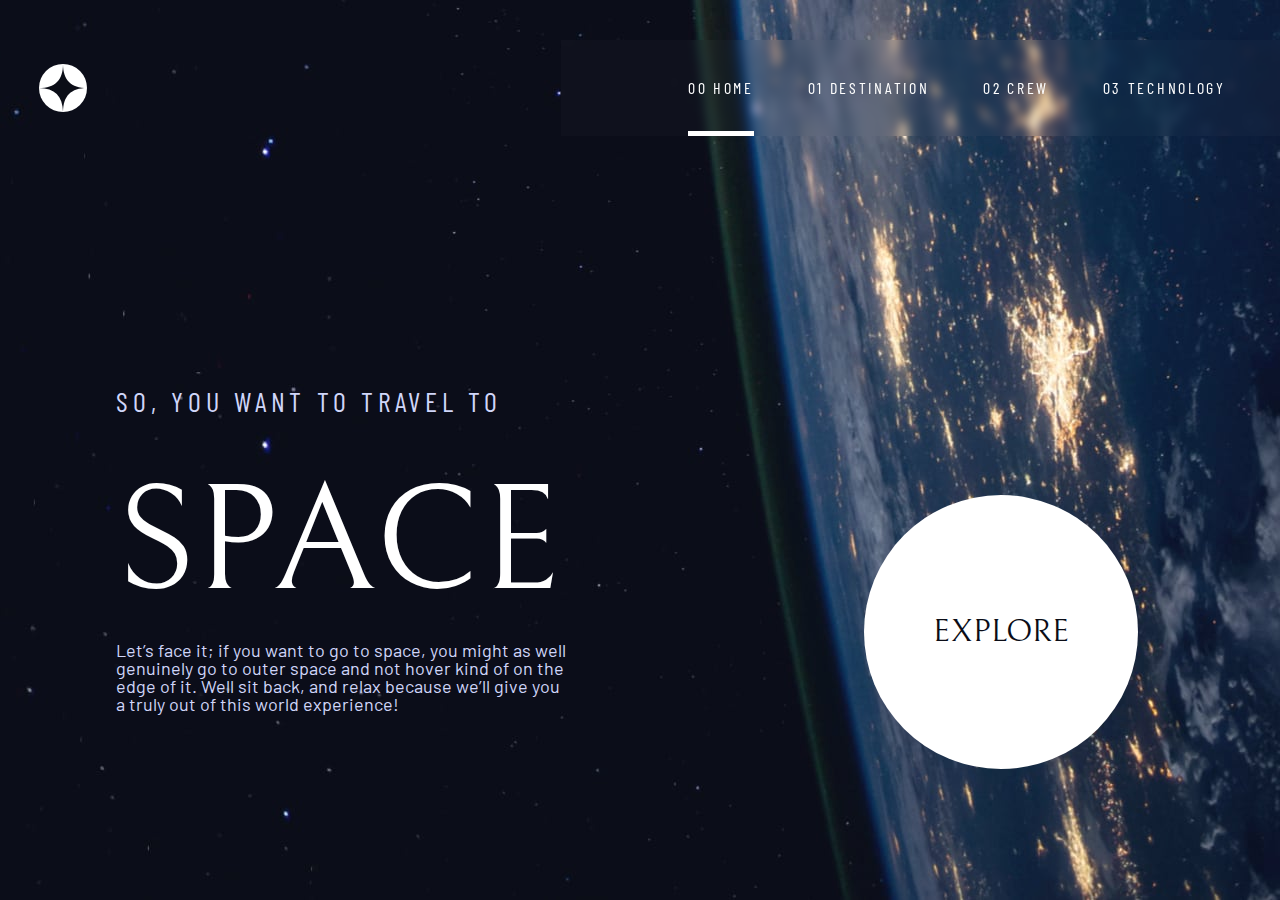
==== index.html @ d107be43 "Minor fix to navbar behavior" ====
<!DOCTYPE html>
<html lang="en">
  <head>
    <meta charset="UTF-8">
    <meta name="viewport" content="width=device-width, initial-scale=1.0">

    <link rel="icon" type="image/png" sizes="32x32" href="./assets/favicon-32x32.png">
    <link rel="stylesheet" href="css/default.css">
    <link rel="stylesheet" href="css/index.css">
    <title>Frontend Mentor | Space tourism website</title>
  </head>
  <body>
    <div class="container">

      <div class="item-blur-box"></div>

      <div class="item-nav">
        <img src="assets/shared/logo.svg" alt="Logo" class="logo">

        <nav>
          <ul class="navbar">
            <a href="index.html">
              <li class="nav-index"><strong>00</strong> Home</li>
            </a>

            <a href="destination.html">
              <li class="nav-destination"><strong>01</strong> Destination</li>
            </a>

            <a href="crew.html">
              <li class="nav-crew"><strong>02</strong> Crew</li>
            </a>

            <a href="technology.html">
              <li class="nav-technology"><strong>03</strong> Technology</li>
            </a>

          </ul>
        </nav>
      </div>
      
      <div class="item-subheader">
        <h5>
          So, you want to travel to
        </h5>
      </div>
      
      <div class="item-header">
        <h1>
          Space
        </h1>
      </div>

      <div class="item-paragraph">
        <p>
          Let’s face it; if you want to go to space, you might as well genuinely go to 
          outer space and not hover kind of on the edge of it. Well sit back, and relax 
          because we’ll give you a truly out of this world experience!
        </p>
      </div>

      <div class="item-explore">
        <a href="destination.html">
          <div class="button">
            Explore
          </div>
        </a>
      </div>

    </div>
  </body>
</html>
---- css/default.css ----
/* TODO 2022.05.26:
   ~~consolidate files into one for each category~~
   ~~fix heading tags in HTML on each page~~ (mostly)
   set up grids and their individual CSS files for
   - index
   - destination
   - crew
   - technology
   set up basic navbar functionality
   use JavaScript to navigate and animate within categories
   set up media queries
   maybe use JavaScript for mobile pop-out menu
*/

/* http://meyerweb.com/eric/tools/css/reset/ 
   v2.0 | 20110126
   License: none (public domain)
*/

html, body, div, span, applet, object, iframe,
h1, h2, h3, h4, h5, h6, p, blockquote, pre,
a, abbr, acronym, address, big, cite, code,
del, dfn, em, img, ins, kbd, q, s, samp,
small, strike, strong, sub, sup, tt, var,
b, u, i, center,
dl, dt, dd, ol, ul, li,
fieldset, form, label, legend,
table, caption, tbody, tfoot, thead, tr, th, td,
article, aside, canvas, details, embed, 
figure, figcaption, footer, header, hgroup, 
menu, nav, output, ruby, section, summary,
time, mark, audio, video {
	margin: 0;
	padding: 0;
	border: 0;
	font-size: 100%;
	font: inherit;
	vertical-align: baseline;
}
/* HTML5 display-role reset for older browsers */
article, aside, details, figcaption, figure, 
footer, header, hgroup, menu, nav, section {
	display: block;
}
body {
	line-height: 1;
}
ol, ul {
	list-style: none;
}
blockquote, q {
	quotes: none;
}
blockquote:before, blockquote:after,
q:before, q:after {
	content: '';
	content: none;
}
table {
	border-collapse: collapse;
	border-spacing: 0;
}

@font-face {
    font-family: "Bellefair Regular";
    src: url(fonts/Bellefair-Regular.ttf);
    font-weight: normal;
    font-style: normal;
}

@font-face {
    font-family: "Barlow Regular";
    src: url(fonts/Barlow-Bold.ttf);
    font-weight: bold;
    font-style: normal;
}

@font-face {
    font-family: "Barlow Regular";
    src: url(fonts/Barlow-Regular.ttf);
    font-weight: normal;
    font-style: normal;
}

@font-face {
    font-family: "Barlow Condensed Regular";
    src: url(fonts/BarlowCondensed-Bold.ttf);
    font-weight: bold;
    font-style: normal;
}

@font-face {
    font-family: "Barlow Condensed Regular";
    src: url(fonts/BarlowCondensed-Regular.ttf);
    font-weight: normal;
    font-style: normal;
}

:root {
    --background-color: #0B0D17;
    --sub-color: #D0D6F9;
    --main-color: #FFFFFF;
}

a:link {
    text-decoration: none;
    color: inherit;
}
  
a:visited {
    text-decoration: none;
    color: inherit;
}
  
a:hover {
    text-decoration: none;
    color: inherit;
}
  
a:active {
    text-decoration: none;
    color: inherit;
}

p {
    font-family: "Barlow Regular", sans-serif;
    font-size: 18px;
    font-weight: 400;
    color: var(--sub-color);

    margin-top: 0;
    margin-bottom: 0;
}

h1 {
    font-family: "Bellefair Regular", serif;
    font-size: 150px;
    color: var(--main-color);
    text-transform: uppercase;

    margin-top: 24px;
    margin-bottom: 24px;
}

h2 {
    font-family: "Bellefair Regular", serif;
    font-size: 100px;
    color: var(--main-color);
    text-transform: uppercase;
}

h3 {
    font-family: "Bellefair Regular", serif;
    font-size: 56px;
    color: var(--main-color);
    text-transform: uppercase;
}

h4 {
    font-family: "Bellefair Regular", serif;
    font-size: 320px;
    color: var(--main-color);
    text-transform: uppercase;
}

h5 {
    font-family: "Barlow Condensed Regular", sans-serif;
    font-size: 28px;
    letter-spacing: 4.75px;
    color: var(--sub-color);
    text-transform: uppercase;

}

.subheading1 {
    font-family: "Bellefair Regular", serif;
    font-size: 2px;
    color: var(--main-color);
    text-transform: uppercase;
}

.subheading2 {
    font-family: "Barlow Condensed Regular", sans-serif;
    font-size: 14px;
    letter-spacing: 2.35px;
    color: var(--main-color);
    text-transform: uppercase;
}

.logo {
    float: left;
    margin: 0;
    position: relative;
    top: 50%;
    transform: translateY(-50%);
    
}

.navbar {
    font-family: "Barlow Condensed Regular", sans-serif;
    font-size: 16px;
    letter-spacing: 2.7px;
    color: var(--main-color);
    text-transform: uppercase;

    list-style-type: none;

    float: right;
    margin: 0;
    height: 96px;
}

li {
    display: inline-block;
    margin-left: 48px;
    line-height: 96px;
    padding: 0;
}

li:hover {
    box-shadow: inset 0 -5px 0 rgba(255, 255, 255, .5);
}

.tabs {
    font-family: "Barlow Condensed Regular", sans-serif;
    font-size: 16px;
    letter-spacing: 2.7px;
    color: var(--main-color);
    text-transform: uppercase;
}

.container {
    display: grid;
    height: 100vh;
    width: 100vw;
}
---- css/index.css ----
/* This is the specialized CSS for the grid layout of the index page.
*/
body {
    background-image: url("../assets/home/background-home-desktop.jpg");
    background-color: var(--background-color);
    background-repeat: no-repeat;
    background-size: cover;
    background-position-x: center
}

.nav-index {
    box-shadow: inset 0 -5px 0 #FFFFFF;
}

.container {
   
    grid-template-columns: [left-margin] 3.82fr [left-padding] 7.64fr [main-1] 445px [main-2] 5px [middle-padding] 20.69fr [explore] 450px [right-padding] 5.35fr;
    grid-template-rows: [top-margin] 4.44fr [navbar] 96px [top-padding] 27.89fr [subheading-1] 20px [subheading-2] 14px [inner-padding-1] 24px [heading] 172px [inner-padding-2] 24px [paragraph] 128px [explore-padding] 88px [bottom-margin] 4.78fr;
    
}

.item-blur-box {
    grid-column-start: 4;
    grid-column-end: 8;
    grid-row-start: 2;
    grid-row-end: span 1;

    background-color: rgba(255, 255, 255, 0.02);
    -webkit-backdrop-filter: blur(5px);
    backdrop-filter: blur(5px);

    height: 96px;
    width: 100%;
}

.item-nav {
    grid-column-start: 2;
    grid-column-end: 7;
    grid-row-start: 2;
    grid-row-end: span 1;

    z-index: 2;
}

.item-subheader {
    grid-column-start: 3;
    grid-column-end: 5;
    grid-row-start: 4;
    grid-row-end: 6;
}

.item-header {
    grid-column-start: 3;
    grid-column-end: 5;
    grid-row-start: 7;
    grid-row-end: 8;
}

.item-paragraph {
    grid-column-start: 3;
    grid-column-end: 5;
    grid-row-start: 9;
    grid-row-end: 10;
}

.item-explore {
    grid-column-start: 6;
    grid-column-end: span 1;
    grid-row-start: 5;
    grid-row-end: span 6;
}

.button {
    text-align: center;
    color: var(--background-color);
    font-family: "Bellefair Regular", serif;
    font-size: 32px;
    line-height: 36.67px;
    text-transform: uppercase;
    padding: 118.67px 0px;

    margin: 88px;
    height: auto;
    width: auto;

    border-radius: 50%;
    background-color: var(--main-color);

}

 .button:hover {
    box-shadow: 0 0 0 88pt rgba(255, 255, 255, 0.1);
}
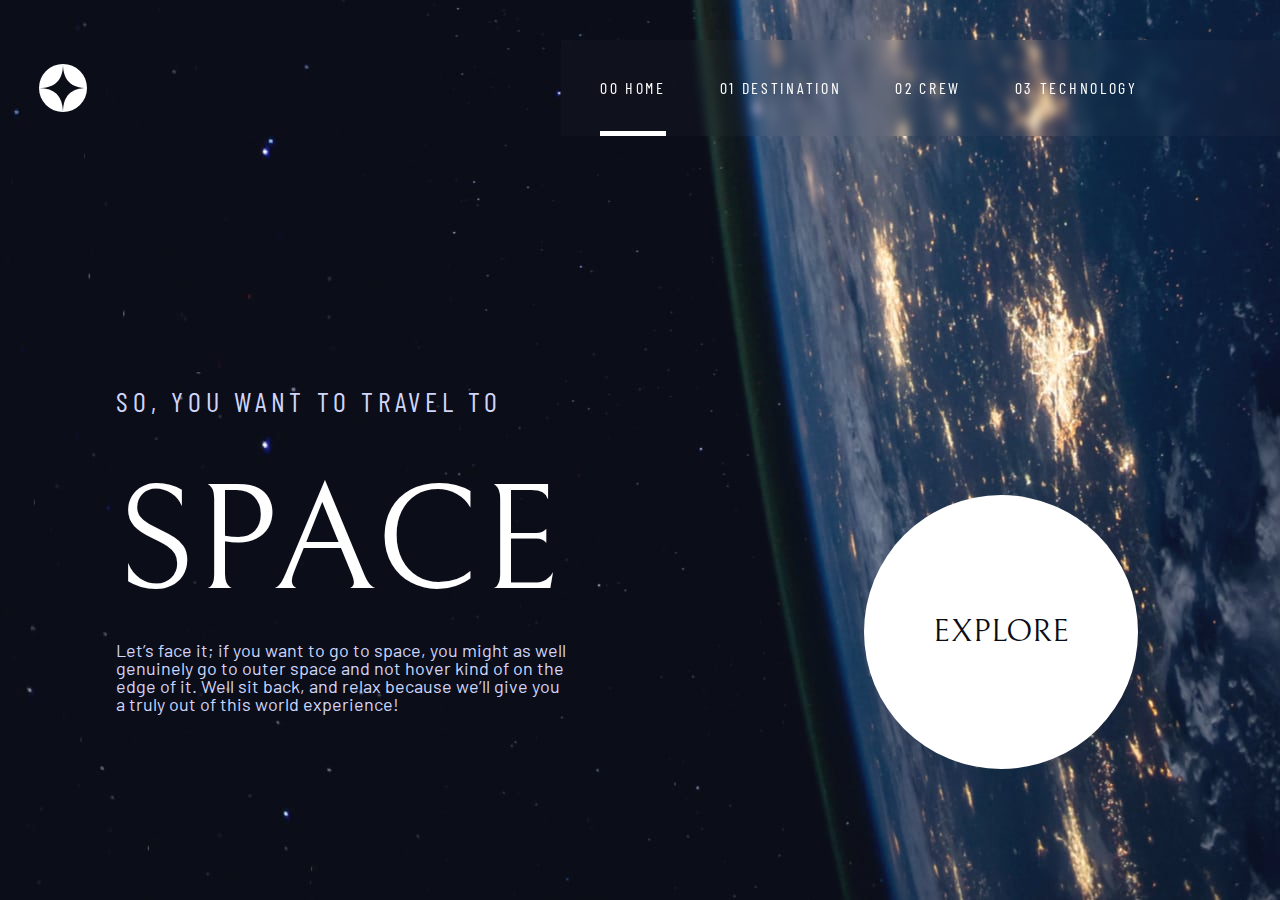
==== commit 8022b322: "continued tweaking grid layout on first two pages; will have all desktop HTML and CSS done for tomor" ====
--- a/index.html
+++ b/index.html
@@ -9,10 +9,12 @@
     <link rel="stylesheet" href="css/index.css">
     <title>Frontend Mentor | Space tourism website</title>
   </head>
+  
   <body>
     <div class="container">
 
-      <div class="item-blur-box"></div>
+      <div class="item-blur-box">
+      </div>
 
       <div class="item-nav">
         <img src="assets/shared/logo.svg" alt="Logo" class="logo">
--- a/css/default.css
+++ b/css/default.css
@@ -1,15 +1,12 @@
-/* TODO 2022.05.26:
-   ~~consolidate files into one for each category~~
-   ~~fix heading tags in HTML on each page~~ (mostly)
-   set up grids and their individual CSS files for
-   - index
-   - destination
-   - crew
-   - technology
-   set up basic navbar functionality
-   use JavaScript to navigate and animate within categories
-   set up media queries
-   maybe use JavaScript for mobile pop-out menu
+/* TODO:
+   __ Implement desktop layout of Destination page
+   __ Create JavaScript to swap between contents on Destination
+   __ Implement desktop layout of Crew page
+   __ Add JavaScript to swap between contents on Crew
+   __ Implement desktop layout of Technology
+   __ Add JavaScript to swap between contents on Technology
+   __ Create responsive layout for Tablet sizes on each page
+   __ Create responsive layout for Mobile sizes on each page
 */
 
 /* http://meyerweb.com/eric/tools/css/reset/ 
@@ -174,7 +171,7 @@
 
 .subheading1 {
     font-family: "Bellefair Regular", serif;
-    font-size: 2px;
+    font-size: 28px;
     color: var(--main-color);
     text-transform: uppercase;
 }
@@ -202,15 +199,13 @@
     letter-spacing: 2.7px;
     color: var(--main-color);
     text-transform: uppercase;
-
     list-style-type: none;
-
     float: right;
     margin: 0;
     height: 96px;
 }
 
-li {
+.navbar li{
     display: inline-block;
     margin-left: 48px;
     line-height: 96px;
--- a/css/index.css
+++ b/css/index.css
@@ -13,15 +13,14 @@
 }
 
 .container {
-   
-    grid-template-columns: [left-margin] 3.82fr [left-padding] 7.64fr [main-1] 445px [main-2] 5px [middle-padding] 20.69fr [explore] 450px [right-padding] 5.35fr;
-    grid-template-rows: [top-margin] 4.44fr [navbar] 96px [top-padding] 27.89fr [subheading-1] 20px [subheading-2] 14px [inner-padding-1] 24px [heading] 172px [inner-padding-2] 24px [paragraph] 128px [explore-padding] 88px [bottom-margin] 4.78fr;
+    grid-template-columns: [left-margin] 3.82fr [left-padding] 7.64fr [main-1] 445px [main-2] 5px [middle-padding] 20.69fr [explore-1] 362px [explore-2] 88px [right-padding] 5.35fr;
+    grid-template-rows: [top-margin] 40px [navbar] 96px [top-padding] 27.89fr [subheading-1] 20px [subheading-2] 14px [inner-padding-1] 24px [heading] 172px [inner-padding-2] 24px [paragraph] 128px [explore-padding] 88px [bottom-margin] 4.78fr;
     
 }
 
 .item-blur-box {
     grid-column-start: 4;
-    grid-column-end: 8;
+    grid-column-end: 9;
     grid-row-start: 2;
     grid-row-end: span 1;
 
@@ -65,7 +64,7 @@
 
 .item-explore {
     grid-column-start: 6;
-    grid-column-end: span 1;
+    grid-column-end: span 2;
     grid-row-start: 5;
     grid-row-end: span 6;
 }
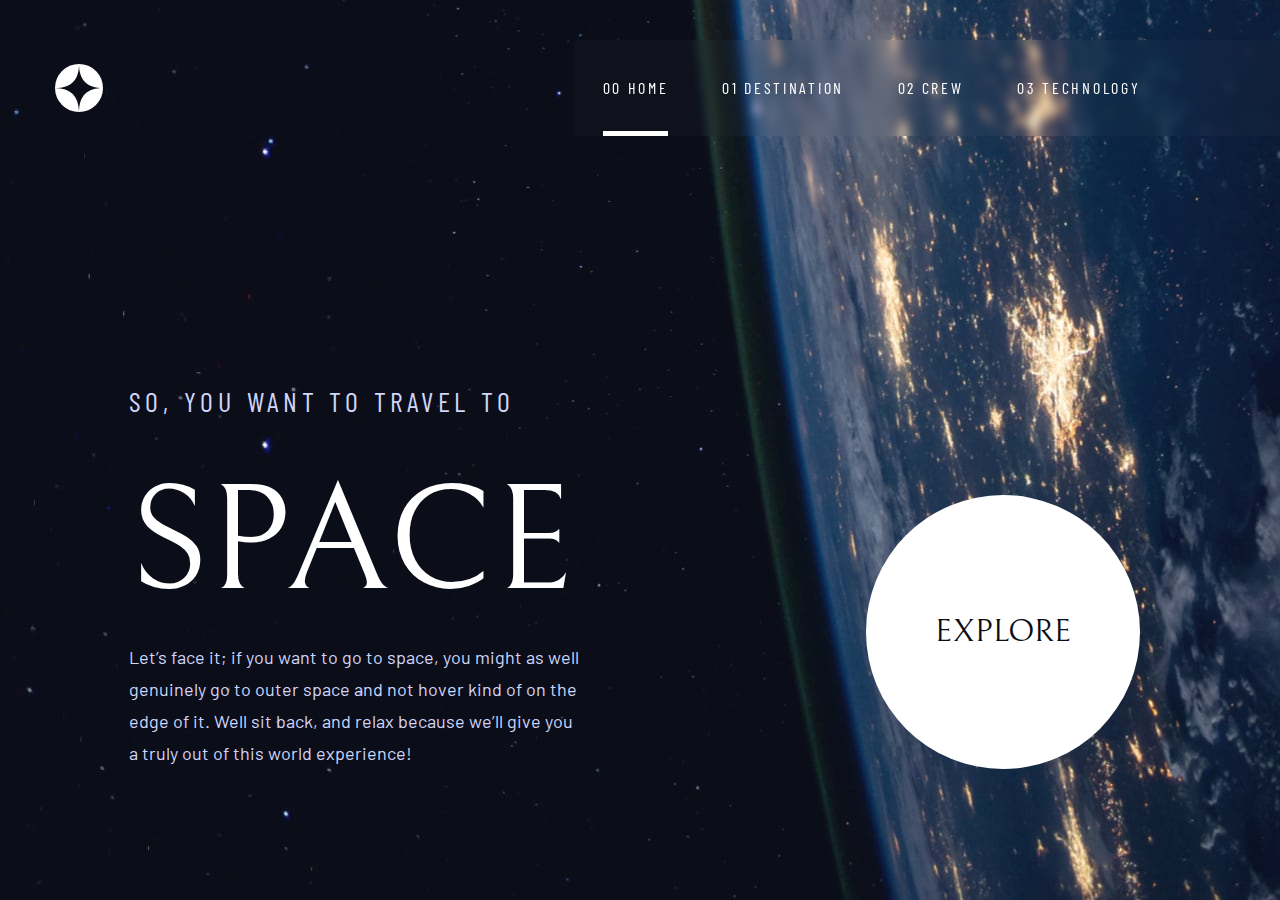
==== commit de6edce2: "further tweaks to destination that will be refined, finalized, and adapted into the inferior index i" ====
--- a/index.html
+++ b/index.html
@@ -13,8 +13,7 @@
   <body>
     <div class="container">
 
-      <div class="item-blur-box">
-      </div>
+      <div class="item-blur-box"></div>
 
       <div class="item-nav">
         <img src="assets/shared/logo.svg" alt="Logo" class="logo">
--- a/css/index.css
+++ b/css/index.css
@@ -13,7 +13,7 @@
 }
 
 .container {
-    grid-template-columns: [left-margin] 3.82fr [left-padding] 7.64fr [main-1] 445px [main-2] 5px [middle-padding] 20.69fr [explore-1] 362px [explore-2] 88px [right-padding] 5.35fr;
+    grid-template-columns: [left-margin] 55px [left-padding] 7.64fr [main-1] 445px [main-2] 5px [middle-padding] 20.69fr [explore-1] 362px [explore-2] 88px [right-padding] 5.35fr;
     grid-template-rows: [top-margin] 40px [navbar] 96px [top-padding] 27.89fr [subheading-1] 20px [subheading-2] 14px [inner-padding-1] 24px [heading] 172px [inner-padding-2] 24px [paragraph] 128px [explore-padding] 88px [bottom-margin] 4.78fr;
     
 }
@@ -38,7 +38,7 @@
     grid-row-start: 2;
     grid-row-end: span 1;
 
-    z-index: 2;
+    z-index: 3;
 }
 
 .item-subheader {
@@ -60,6 +60,9 @@
     grid-column-end: 5;
     grid-row-start: 9;
     grid-row-end: 10;
+
+    font-size: 18px;
+    line-height: 32px;
 }
 
 .item-explore {
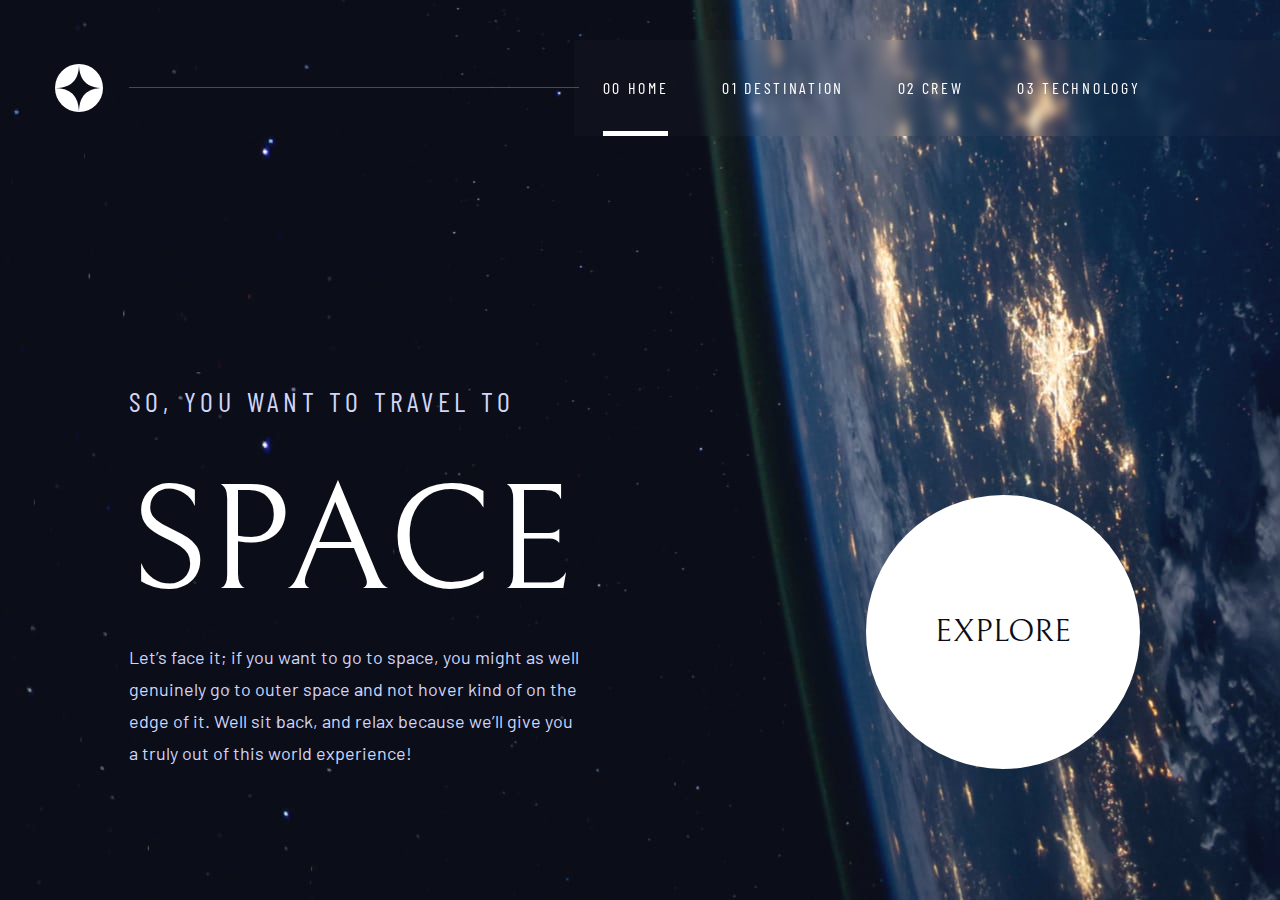
==== commit 1c6a9e6d: "line added to index navbar" ====
--- a/index.html
+++ b/index.html
@@ -14,6 +14,7 @@
     <div class="container">
 
       <div class="item-blur-box"></div>
+      <div class="item-nav-line"></div>
 
       <div class="item-nav">
         <img src="assets/shared/logo.svg" alt="Logo" class="logo">
--- a/css/default.css
+++ b/css/default.css
@@ -228,4 +228,21 @@
     display: grid;
     height: 100vh;
     width: 100vw;
+}
+
+.item-nav-line {
+    border-bottom-style: solid;
+    border-bottom-color: rgba(255, 255, 255, 0.25);
+    border-bottom-width: 1px;
+
+    z-index: 2;
+}
+
+.item-blur-box {
+    background-color: rgba(255, 255, 255, 0.02);
+    -webkit-backdrop-filter: blur(5px);
+    backdrop-filter: blur(5px);
+
+    height: 96px;
+    width: 100%;
 }--- a/css/index.css
+++ b/css/index.css
@@ -14,7 +14,7 @@
 
 .container {
     grid-template-columns: [left-margin] 55px [left-padding] 7.64fr [main-1] 445px [main-2] 5px [middle-padding] 20.69fr [explore-1] 362px [explore-2] 88px [right-padding] 5.35fr;
-    grid-template-rows: [top-margin] 40px [navbar] 96px [top-padding] 27.89fr [subheading-1] 20px [subheading-2] 14px [inner-padding-1] 24px [heading] 172px [inner-padding-2] 24px [paragraph] 128px [explore-padding] 88px [bottom-margin] 4.78fr;
+    grid-template-rows: [top-margin] 40px [navbar-1] 48px [navbar-2] 48px [top-padding] 27.89fr [subheading-1] 20px [subheading-2] 14px [inner-padding-1] 24px [heading] 172px [inner-padding-2] 24px [paragraph] 128px [explore-padding] 88px [bottom-margin] 4.78fr;
     
 }
 
@@ -22,21 +22,21 @@
     grid-column-start: 4;
     grid-column-end: 9;
     grid-row-start: 2;
-    grid-row-end: span 1;
+    grid-row-end: span 2;
+}
 
-    background-color: rgba(255, 255, 255, 0.02);
-    -webkit-backdrop-filter: blur(5px);
-    backdrop-filter: blur(5px);
-
-    height: 96px;
-    width: 100%;
+.item-nav-line {
+    grid-column-start: 3;
+    grid-column-end: 5;
+    grid-row-start: 2;
+    grid-row-end: 3;
 }
 
 .item-nav {
     grid-column-start: 2;
     grid-column-end: 7;
     grid-row-start: 2;
-    grid-row-end: span 1;
+    grid-row-end: span 2;
 
     z-index: 3;
 }
@@ -44,22 +44,22 @@
 .item-subheader {
     grid-column-start: 3;
     grid-column-end: 5;
-    grid-row-start: 4;
-    grid-row-end: 6;
+    grid-row-start: 5;
+    grid-row-end: 7;
 }
 
 .item-header {
     grid-column-start: 3;
     grid-column-end: 5;
-    grid-row-start: 7;
-    grid-row-end: 8;
+    grid-row-start: 8;
+    grid-row-end: 9;
 }
 
 .item-paragraph {
     grid-column-start: 3;
     grid-column-end: 5;
-    grid-row-start: 9;
-    grid-row-end: 10;
+    grid-row-start: 10;
+    grid-row-end: 11;
 
     font-size: 18px;
     line-height: 32px;
@@ -68,7 +68,7 @@
 .item-explore {
     grid-column-start: 6;
     grid-column-end: span 2;
-    grid-row-start: 5;
+    grid-row-start: 6;
     grid-row-end: span 6;
 }
 
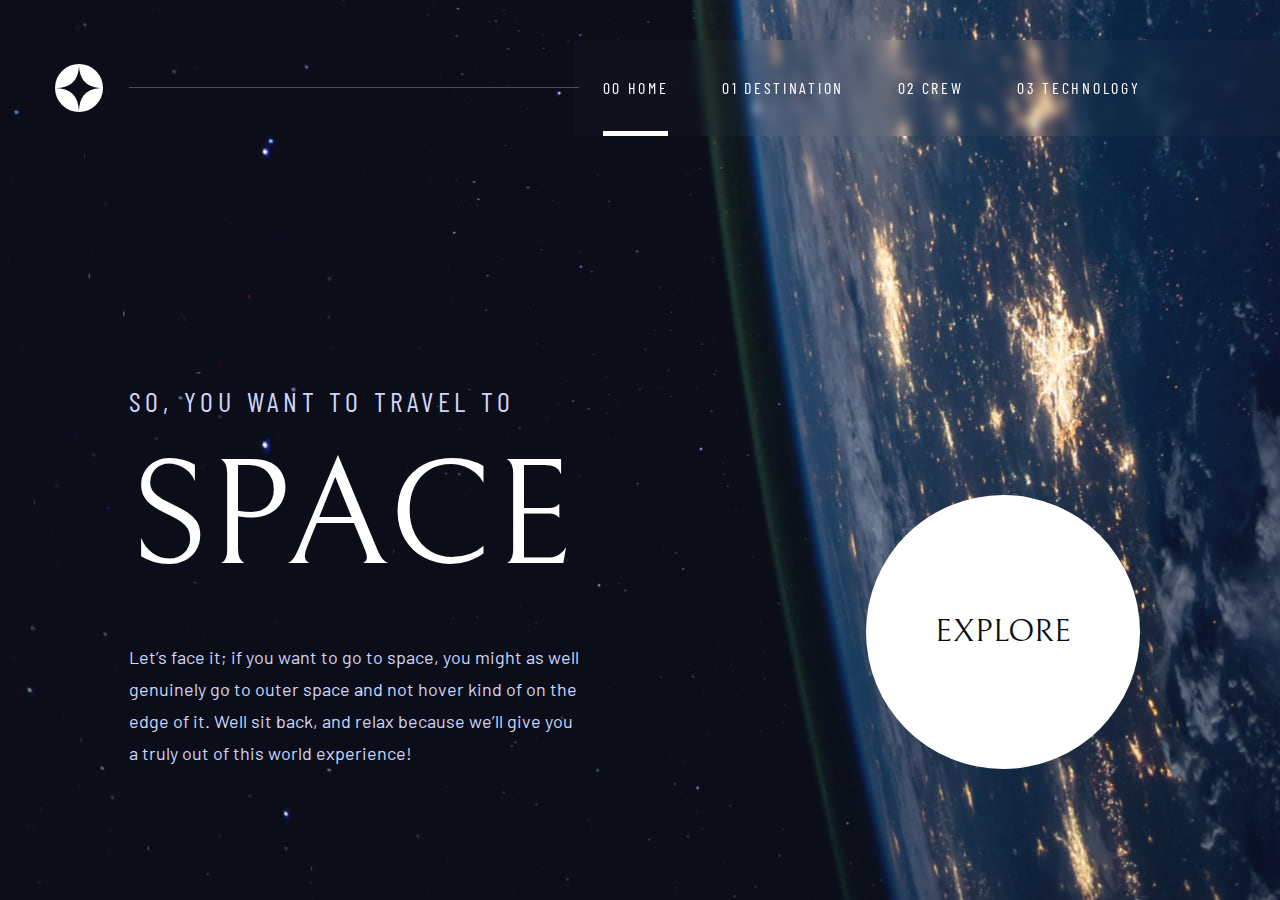
==== commit 94ad5836: "basic grid layout for mobile index" ====
--- a/index.html
+++ b/index.html
@@ -21,24 +21,27 @@
 
         <nav>
           <ul class="navbar">
-            <a href="index.html">
-              <li class="nav-index"><strong>00</strong> Home</li>
-            </a>
+            <li class="nav-index">
+              <a href="index.html"><strong>00</strong> Home</a>
+            </li>
 
-            <a href="destination.html">
-              <li class="nav-destination"><strong>01</strong> Destination</li>
-            </a>
+            <li class="nav-destination">
+              <a href="destination.html"><strong>01</strong> Destination</a>
+            </li>
 
-            <a href="crew.html">
-              <li class="nav-crew"><strong>02</strong> Crew</li>
-            </a>
+            <li class="nav-crew">
+              <a href="crew.html"><strong>02</strong> Crew</a>
+            </li>
 
-            <a href="technology.html">
-              <li class="nav-technology"><strong>03</strong> Technology</li>
-            </a>
-
+            <li class="nav-technology">
+              <a href="technology.html"><strong>03</strong> Technology</a>
+            </li>
           </ul>
         </nav>
+      </div>
+
+      <div class="item-logo"> 
+        <img src="assets/shared/logo.svg" alt="Logo" class="logo">
       </div>
       
       <div class="item-subheader">
--- a/css/default.css
+++ b/css/default.css
@@ -58,6 +58,26 @@
 	border-spacing: 0;
 }
 
+a:link {
+    text-decoration: none;
+    color: inherit;
+}
+  
+a:visited {
+    text-decoration: none;
+    color: inherit;
+}
+  
+a:hover {
+    text-decoration: none;
+    color: inherit;
+}
+  
+a:active {
+    text-decoration: none;
+    color: inherit;
+}
+
 @font-face {
     font-family: "Bellefair Regular";
     src: url(fonts/Bellefair-Regular.ttf);
@@ -99,89 +119,77 @@
     --main-color: #FFFFFF;
 }
 
-a:link {
-    text-decoration: none;
-    color: inherit;
-}
-  
-a:visited {
-    text-decoration: none;
-    color: inherit;
-}
-  
-a:hover {
-    text-decoration: none;
-    color: inherit;
-}
-  
-a:active {
-    text-decoration: none;
-    color: inherit;
-}
-
 p {
     font-family: "Barlow Regular", sans-serif;
-    font-size: 18px;
-    font-weight: 400;
     color: var(--sub-color);
-
     margin-top: 0;
     margin-bottom: 0;
+
+    font-size: 15px;
+    line-height: 25px;
+    font-weight: 400;
 }
 
 h1 {
     font-family: "Bellefair Regular", serif;
-    font-size: 150px;
     color: var(--main-color);
     text-transform: uppercase;
 
     margin-top: 24px;
     margin-bottom: 24px;
+
+    font-size: 80px;
+    line-height: 100px;
 }
 
 h2 {
     font-family: "Bellefair Regular", serif;
-    font-size: 100px;
-    color: var(--main-color);
-    text-transform: uppercase;
+    color: var(--main-color);
+    text-transform: uppercase;
+
+    font-size: 56px;
 }
 
 h3 {
     font-family: "Bellefair Regular", serif;
-    font-size: 56px;
-    color: var(--main-color);
-    text-transform: uppercase;
+    color: var(--main-color);
+    text-transform: uppercase;
+
+    font-size: 28px;
 }
 
 h4 {
     font-family: "Bellefair Regular", serif;
-    font-size: 320px;
-    color: var(--main-color);
-    text-transform: uppercase;
+    color: var(--main-color);
+    text-transform: uppercase;
+
+    font-size: 20px;
 }
 
 h5 {
     font-family: "Barlow Condensed Regular", sans-serif;
-    font-size: 28px;
-    letter-spacing: 4.75px;
     color: var(--sub-color);
     text-transform: uppercase;
 
+    font-size: 16px;
+    letter-spacing: 2.7px;
 }
 
 .subheading1 {
     font-family: "Bellefair Regular", serif;
-    font-size: 28px;
-    color: var(--main-color);
-    text-transform: uppercase;
+    color: var(--main-color);
+    text-transform: uppercase;
+
+    font-size: 14px;
 }
 
 .subheading2 {
     font-family: "Barlow Condensed Regular", sans-serif;
+    color: var(--main-color);
+    text-transform: uppercase;
+
     font-size: 14px;
     letter-spacing: 2.35px;
-    color: var(--main-color);
-    text-transform: uppercase;
 }
 
 .logo {
@@ -190,7 +198,6 @@
     position: relative;
     top: 50%;
     transform: translateY(-50%);
-    
 }
 
 .navbar {
@@ -206,22 +213,29 @@
 }
 
 .navbar li{
-    display: inline-block;
-    margin-left: 48px;
-    line-height: 96px;
+    display: block;
     padding: 0;
 }
 
-li:hover {
+.navbar li:first-child{
+    margin-left: 0;
+}
+
+.navbar li:hover {
     box-shadow: inset 0 -5px 0 rgba(255, 255, 255, .5);
+}
+
+.navbar li a {
+    display: block;
 }
 
 .tabs {
     font-family: "Barlow Condensed Regular", sans-serif;
+    color: var(--main-color);
+    text-transform: uppercase;
+
     font-size: 16px;
     letter-spacing: 2.7px;
-    color: var(--main-color);
-    text-transform: uppercase;
 }
 
 .container {
@@ -243,6 +257,70 @@
     -webkit-backdrop-filter: blur(5px);
     backdrop-filter: blur(5px);
 
-    height: 96px;
     width: 100%;
+}
+
+.item-sub {
+    font-family: "Barlow Condensed Regular";
+    color: var(--main-color);
+    text-transform: uppercase;
+}
+
+@media only screen and (min-width: 1200px)
+{
+    p {
+        font-family: "Barlow Regular", sans-serif;
+        font-size: 18px;
+        line-height: 32px;
+        font-weight: 400;
+    }
+
+    h1 {
+        font-size: 150px;
+        
+        margin-top: 24px;
+        margin-bottom: 24px;
+    }
+
+    h2 {
+        font-size: 100px;
+    }
+
+    h3 {
+        font-size: 56px;
+    }
+
+    h4 {
+        font-size: 32px;
+    }
+
+    h5 {
+        font-size: 28px;
+        letter-spacing: 4.75px;
+    }
+
+    .subheading1 {
+        font-size: 28px;
+    }
+
+    .subheading2 {
+        font-size: 14px;
+        letter-spacing: 2.35px;
+    }
+
+    .navbar li{
+        display: inline-block;
+        height: 96px;
+        margin-left: 48px;
+        line-height: 96px;
+    }
+
+    .item-blur-box {
+        height: 96px;
+    }
+
+    .item-sub {
+        font-size: 28px;
+        letter-spacing: 4.725px;
+    }
 }--- a/css/index.css
+++ b/css/index.css
@@ -1,7 +1,8 @@
 /* This is the specialized CSS for the grid layout of the index page.
 */
+
 body {
-    background-image: url("../assets/home/background-home-desktop.jpg");
+    background-image: url("../assets/home/background-home-mobile.jpg");
     background-color: var(--background-color);
     background-repeat: no-repeat;
     background-size: cover;
@@ -13,83 +14,162 @@
 }
 
 .container {
-    grid-template-columns: [left-margin] 55px [left-padding] 7.64fr [main-1] 445px [main-2] 5px [middle-padding] 20.69fr [explore-1] 362px [explore-2] 88px [right-padding] 5.35fr;
-    grid-template-rows: [top-margin] 40px [navbar-1] 48px [navbar-2] 48px [top-padding] 27.89fr [subheading-1] 20px [subheading-2] 14px [inner-padding-1] 24px [heading] 172px [inner-padding-2] 24px [paragraph] 128px [explore-padding] 88px [bottom-margin] 4.78fr;
-    
+    grid-template-columns: [left-margin] 6.40fr [logo] 40px [spacer-left] 2.67fr [button] 246px [spacer-right] 4.27fr [menu-button] 24px [right-margin] 6.40fr;
+    grid-template-rows: [top-margin] 24px [logo-row] 40px [top-spacer] 48px [subheader] 19px [header-space] 16px [header] 100px [content-space] 16px [paragraph] 125px [button-space] 33px [button] 246px;
 }
 
 .item-blur-box {
-    grid-column-start: 4;
-    grid-column-end: 9;
-    grid-row-start: 2;
-    grid-row-end: span 2;
+    display: none;
 }
 
 .item-nav-line {
-    grid-column-start: 3;
-    grid-column-end: 5;
-    grid-row-start: 2;
-    grid-row-end: 3;
+    display: none;
 }
 
 .item-nav {
-    grid-column-start: 2;
-    grid-column-end: 7;
-    grid-row-start: 2;
-    grid-row-end: span 2;
-
-    z-index: 3;
+    display: none;
 }
 
 .item-subheader {
-    grid-column-start: 3;
-    grid-column-end: 5;
-    grid-row-start: 5;
-    grid-row-end: 7;
+    grid-column-start: 4;
+    grid-column-end: span 1;
+    grid-row-start: 4;
+    grid-row-end: span 1;
 }
 
 .item-header {
-    grid-column-start: 3;
-    grid-column-end: 5;
-    grid-row-start: 8;
-    grid-row-end: 9;
+    grid-column-start: 4;
+    grid-column-end: span 1;
+    grid-row-start: 6;
+    grid-row-end: span 1;
 }
 
 .item-paragraph {
-    grid-column-start: 3;
-    grid-column-end: 5;
-    grid-row-start: 10;
-    grid-row-end: 11;
+    grid-column-start: 2;
+    grid-column-end: span 5;
+    grid-row-start: 8;
+    grid-row-end: span 1;
 
-    font-size: 18px;
-    line-height: 32px;
+    font-size: 15px;
+    line-height: 25px;
+}
+
+.item-logo {
+    grid-column-start: 2;
+    grid-column-end: span 1;
+    grid-row-start: 2;
+    grid-row-end: span 1;
+}
+
+.item-logo img {
+    height: 40px;
+    width: 40px;
 }
 
 .item-explore {
-    grid-column-start: 6;
-    grid-column-end: span 2;
-    grid-row-start: 6;
-    grid-row-end: span 6;
+    grid-column-start: 4;
+    grid-column-end: span 1;
+    grid-row-start: 10;
+    grid-row-end: span 1;
 }
 
 .button {
+    border-radius: 50%;
+    background-color: var(--main-color);
     text-align: center;
     color: var(--background-color);
     font-family: "Bellefair Regular", serif;
-    font-size: 32px;
-    line-height: 36.67px;
     text-transform: uppercase;
-    padding: 118.67px 0px;
 
-    margin: 88px;
-    height: auto;
-    width: auto;
-
-    border-radius: 50%;
-    background-color: var(--main-color);
-
+    font-size: 20px;
+    line-height: 23px;
+    padding: 68px 0px;
+    margin: 48px;
 }
 
- .button:hover {
-    box-shadow: 0 0 0 88pt rgba(255, 255, 255, 0.1);
+.button:hover {
+    box-shadow: 0 0 0 48px rgba(255, 255, 255, 0.1);
+}
+
+@media only screen and (min-width: 1200px) {
+    body {
+        background-image: url("../assets/home/background-home-desktop.jpg");
+    }
+    
+    .container {
+        grid-template-columns: [left-margin] 55px [left-padding] 7.64fr [main-1] 445px [main-2] 5px [middle-padding] 20.69fr [explore-1] 362px [explore-2] 88px [right-padding] 5.35fr;
+        grid-template-rows: [top-margin] 40px [navbar-1] 48px [navbar-2] 48px [top-padding] 27.89fr [subheading-1] 20px [subheading-2] 14px [inner-padding-1] 24px [heading] 172px [inner-padding-2] 24px [paragraph] 128px [explore-padding] 88px [bottom-margin] 4.78fr;
+    }
+
+    .item-logo {
+        display: none;
+    }
+    
+    .item-blur-box {
+        display: block;
+        grid-column-start: 4;
+        grid-column-end: 9;
+        grid-row-start: 2;
+        grid-row-end: span 2;
+    }
+    
+    .item-nav-line {
+        display: block;
+        grid-column-start: 3;
+        grid-column-end: 5;
+        grid-row-start: 2;
+        grid-row-end: 3;
+    }
+    
+    .item-nav {
+        display: block;
+        grid-column-start: 2;
+        grid-column-end: 7;
+        grid-row-start: 2;
+        grid-row-end: span 2;
+    
+        z-index: 3;
+    }
+    
+    .item-subheader {
+        grid-column-start: 3;
+        grid-column-end: 5;
+        grid-row-start: 5;
+        grid-row-end: 7;
+    }
+    
+    .item-header {
+        grid-column-start: 3;
+        grid-column-end: 5;
+        grid-row-start: 8;
+        grid-row-end: 9;
+    }
+    
+    .item-paragraph {
+        grid-column-start: 3;
+        grid-column-end: 5;
+        grid-row-start: 10;
+        grid-row-end: 11;
+    
+        font-size: 18px;
+        line-height: 32px;
+    }
+    
+    .item-explore {
+        grid-column-start: 6;
+        grid-column-end: span 2;
+        grid-row-start: 6;
+        grid-row-end: span 6;
+    }
+    
+    .button {
+        font-size: 32px;
+        line-height: 36.67px;
+        margin: 88px;
+        padding: 118.67px 0px;
+    }
+    
+    .button:hover {
+        box-shadow: 0 0 0 88px rgba(255, 255, 255, 0.1);
+    }
 }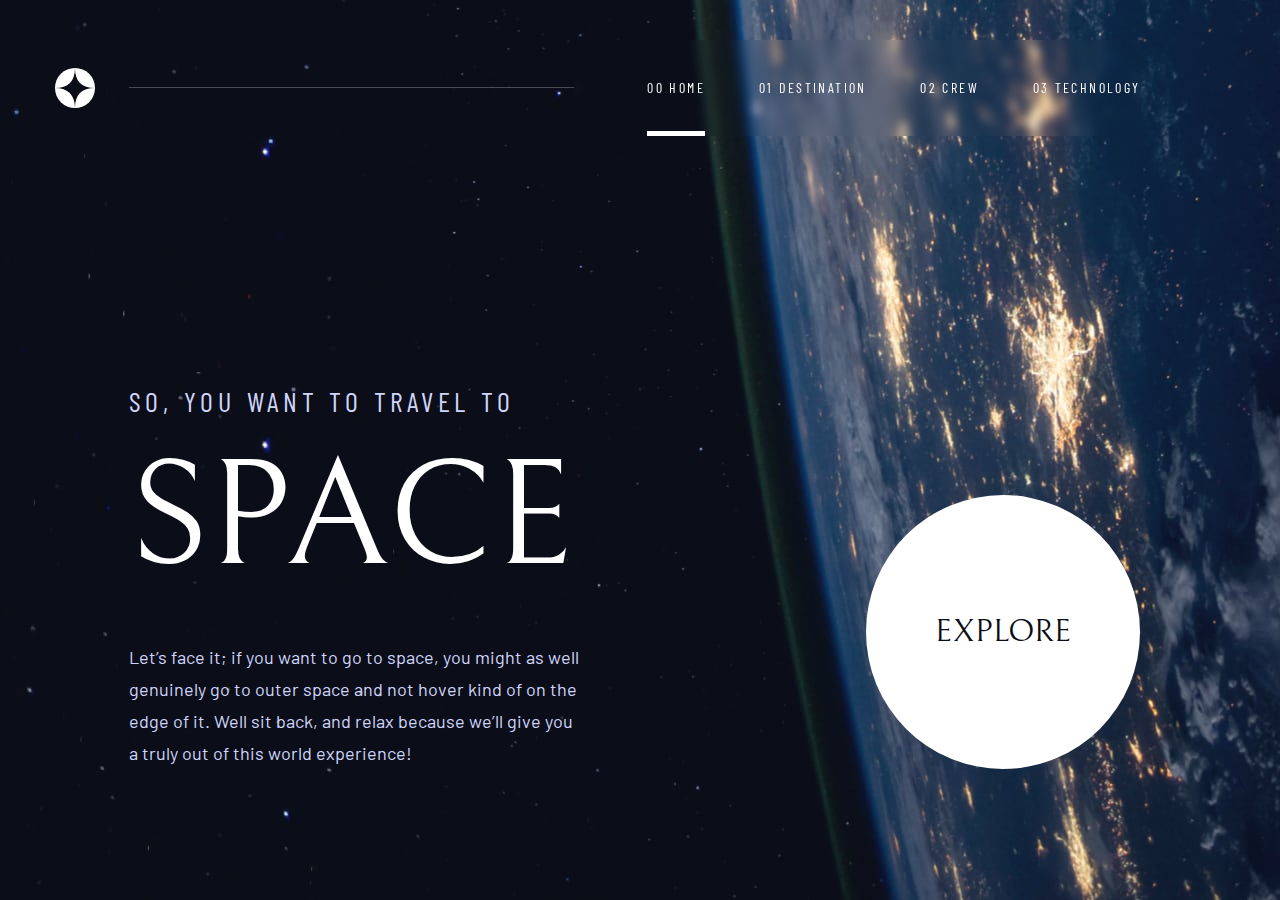
==== commit 41eafb85: "everything is close to spec besides the index in tablet sizes" ====
--- a/index.html
+++ b/index.html
@@ -17,8 +17,6 @@
       <div class="item-nav-line"></div>
 
       <div class="item-nav">
-        <img src="assets/shared/logo.svg" alt="Logo" class="logo">
-
         <nav>
           <ul class="navbar">
             <li class="nav-index">
@@ -42,6 +40,11 @@
 
       <div class="item-logo"> 
         <img src="assets/shared/logo.svg" alt="Logo" class="logo">
+      </div>
+
+      <div class="item-menu-button">
+        <img id="openButton" src="assets/shared/icon-hamburger.svg">
+        <img id="closeButton" src="assets/shared/icon-close.svg">
       </div>
       
       <div class="item-subheader">
@@ -73,5 +76,7 @@
       </div>
 
     </div>
+
+    <script src="slideOutMenuScript.js"></script>
   </body>
 </html>--- a/css/default.css
+++ b/css/default.css
@@ -192,6 +192,11 @@
     letter-spacing: 2.35px;
 }
 
+.item-logo img {
+    margin-top: 0px;
+}
+
+/* REMOVE CLASS!!! */
 .logo {
     float: left;
     margin: 0;
@@ -200,6 +205,36 @@
     transform: translateY(-50%);
 }
 
+.item-menu-button {
+    z-index: 4;
+    cursor: pointer;
+}
+
+.item-menu-button img {
+    margin-top: 9px;
+}
+
+#openButton {
+    display: block;
+}
+
+#closeButton {
+    display: none;
+}
+
+.item-nav {
+    display: none;
+
+    position: absolute;
+    right: 0;
+    height: 100vh;
+    width: 67.73vw;
+    background-color: rgba(255, 255, 255, 0.05);
+    -webkit-backdrop-filter: blur(5px);
+    backdrop-filter: blur(5px);
+    z-index: 3;
+}
+
 .navbar {
     font-family: "Barlow Condensed Regular", sans-serif;
     font-size: 16px;
@@ -207,18 +242,17 @@
     color: var(--main-color);
     text-transform: uppercase;
     list-style-type: none;
-    float: right;
-    margin: 0;
-    height: 96px;
-}
-
-.navbar li{
-    display: block;
-    padding: 0;
-}
-
-.navbar li:first-child{
-    margin-left: 0;
+    float: left;
+    margin-left: 8.53vw;
+    margin-top: 17.69vh;
+
+    text-shadow: 2px 2px 4px #0B0D17;
+}
+
+.navbar li {
+    margin-top: 32px;
+    font-size: 16px;
+    height: 19px;
 }
 
 .navbar li:hover {
@@ -260,14 +294,61 @@
     width: 100%;
 }
 
+.item-logo img {
+    height: 40px;
+}
+
 .item-sub {
     font-family: "Barlow Condensed Regular";
     color: var(--main-color);
     text-transform: uppercase;
+    letter-spacing: 2.7px;
+}
+
+@media only screen and (min-width: 768px)
+{
+    .item-menu-button {
+        display: none;
+    }
+
+    .item-nav {
+        position: relative;
+        height: auto;
+        width: auto;
+        background: none;
+
+        display: block;
+    }
+
+    .navbar {
+        float: right;
+        margin: 0;
+        height: 96px;
+        background: none;
+
+        text-shadow: none;
+    }
+
+    .navbar li{
+        display: inline-block;
+        height: 96px;
+        line-height: 96px;
+
+        font-size: 14px;
+        letter-spacing: 2.3625px;
+
+        margin-top: 0;
+        margin-left: 0;
+    }
+
+    .item-sub {
+        letter-spacing: 3.375px;
+    }
 }
 
 @media only screen and (min-width: 1200px)
 {
+
     p {
         font-family: "Barlow Regular", sans-serif;
         font-size: 18px;
@@ -309,14 +390,15 @@
     }
 
     .navbar li{
-        display: inline-block;
-        height: 96px;
         margin-left: 48px;
-        line-height: 96px;
     }
 
     .item-blur-box {
         height: 96px;
+    }
+
+    .item-logo img {
+        height: 48px;
     }
 
     .item-sub {
--- a/css/index.css
+++ b/css/index.css
@@ -27,7 +27,26 @@
 }
 
 .item-nav {
-    display: none;
+    grid-column-start: 4;
+    grid-column-end: span 4;
+    grid-row-start: 1;
+    grid-row-end: span 11;
+
+    float: right;
+    width: 70vw;
+
+    z-index: 3;
+}
+
+.item-menu-button {
+    grid-column-start: menu-button;
+    grid-column-end: span 1;
+    grid-row-start: 1;
+    grid-row-end: span 2;
+}
+
+.item-menu-button img{
+    margin-top: 33px;
 }
 
 .item-subheader {
@@ -91,6 +110,15 @@
     box-shadow: 0 0 0 48px rgba(255, 255, 255, 0.1);
 }
 
+@media only screen and (min-width: 768px) {
+
+    .container {
+        grid-template-columns: [left-margin] 5.08fr [logo] 48px ;
+        grid-template-rows: 96px 10.35fr 24px 24px 150px 24px 112px 8.11fr 322 8.11fr;
+    }
+
+}
+
 @media only screen and (min-width: 1200px) {
     body {
         background-image: url("../assets/home/background-home-desktop.jpg");
@@ -102,19 +130,30 @@
     }
 
     .item-logo {
-        display: none;
+        grid-column-start: 2;
+        grid-column-end: span 1;
+        grid-row-start: 2;
+        grid-row-end: span 1;
+    }
+
+    .item-logo img {
+        margin-top: 24px;
+        float: left;
     }
     
     .item-blur-box {
-        display: block;
         grid-column-start: 4;
         grid-column-end: 9;
         grid-row-start: 2;
         grid-row-end: span 2;
+
+        float: right;
+        width: 100%;
     }
     
     .item-nav-line {
         display: block;
+
         grid-column-start: 3;
         grid-column-end: 5;
         grid-row-start: 2;
@@ -122,13 +161,13 @@
     }
     
     .item-nav {
-        display: block;
-        grid-column-start: 2;
-        grid-column-end: 7;
+        grid-column-start: 4;
+        grid-column-end: span 3;
         grid-row-start: 2;
         grid-row-end: span 2;
-    
-        z-index: 3;
+
+        float: none;
+        width: 100%;
     }
     
     .item-subheader {
